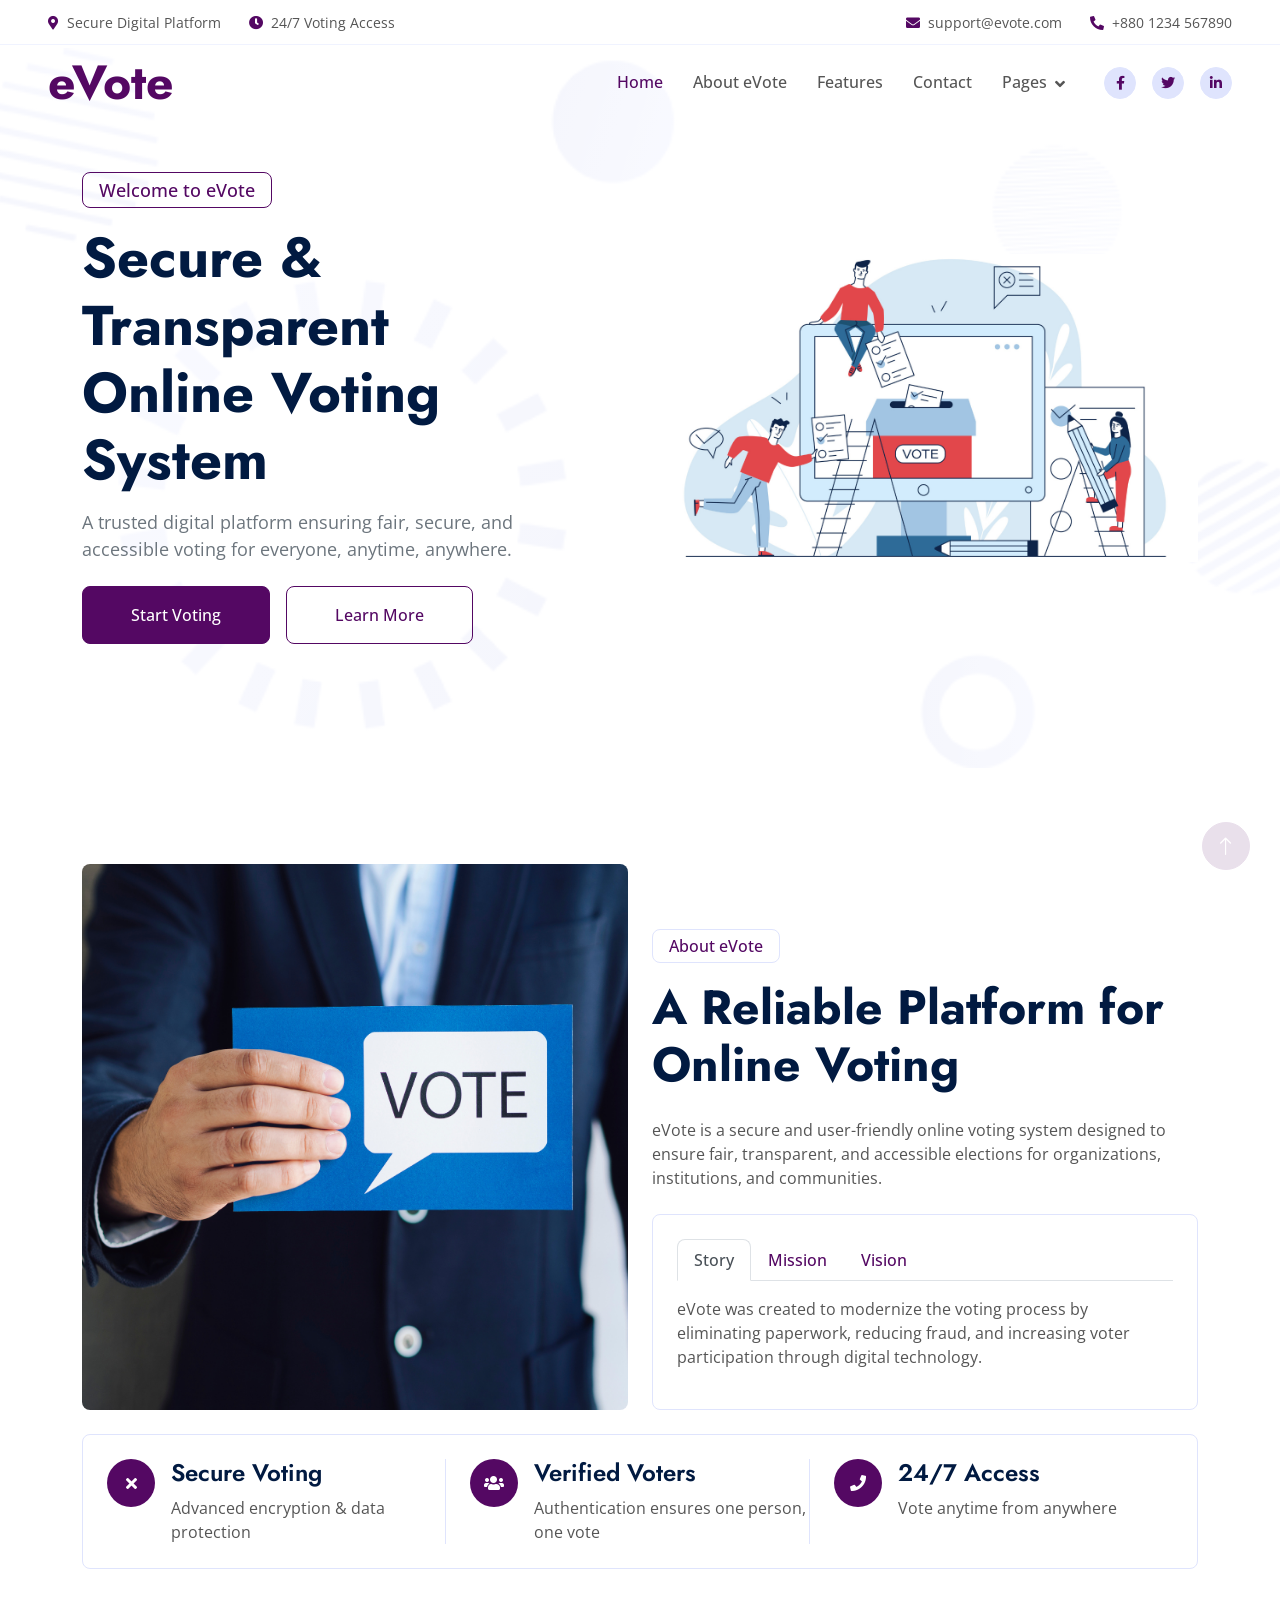
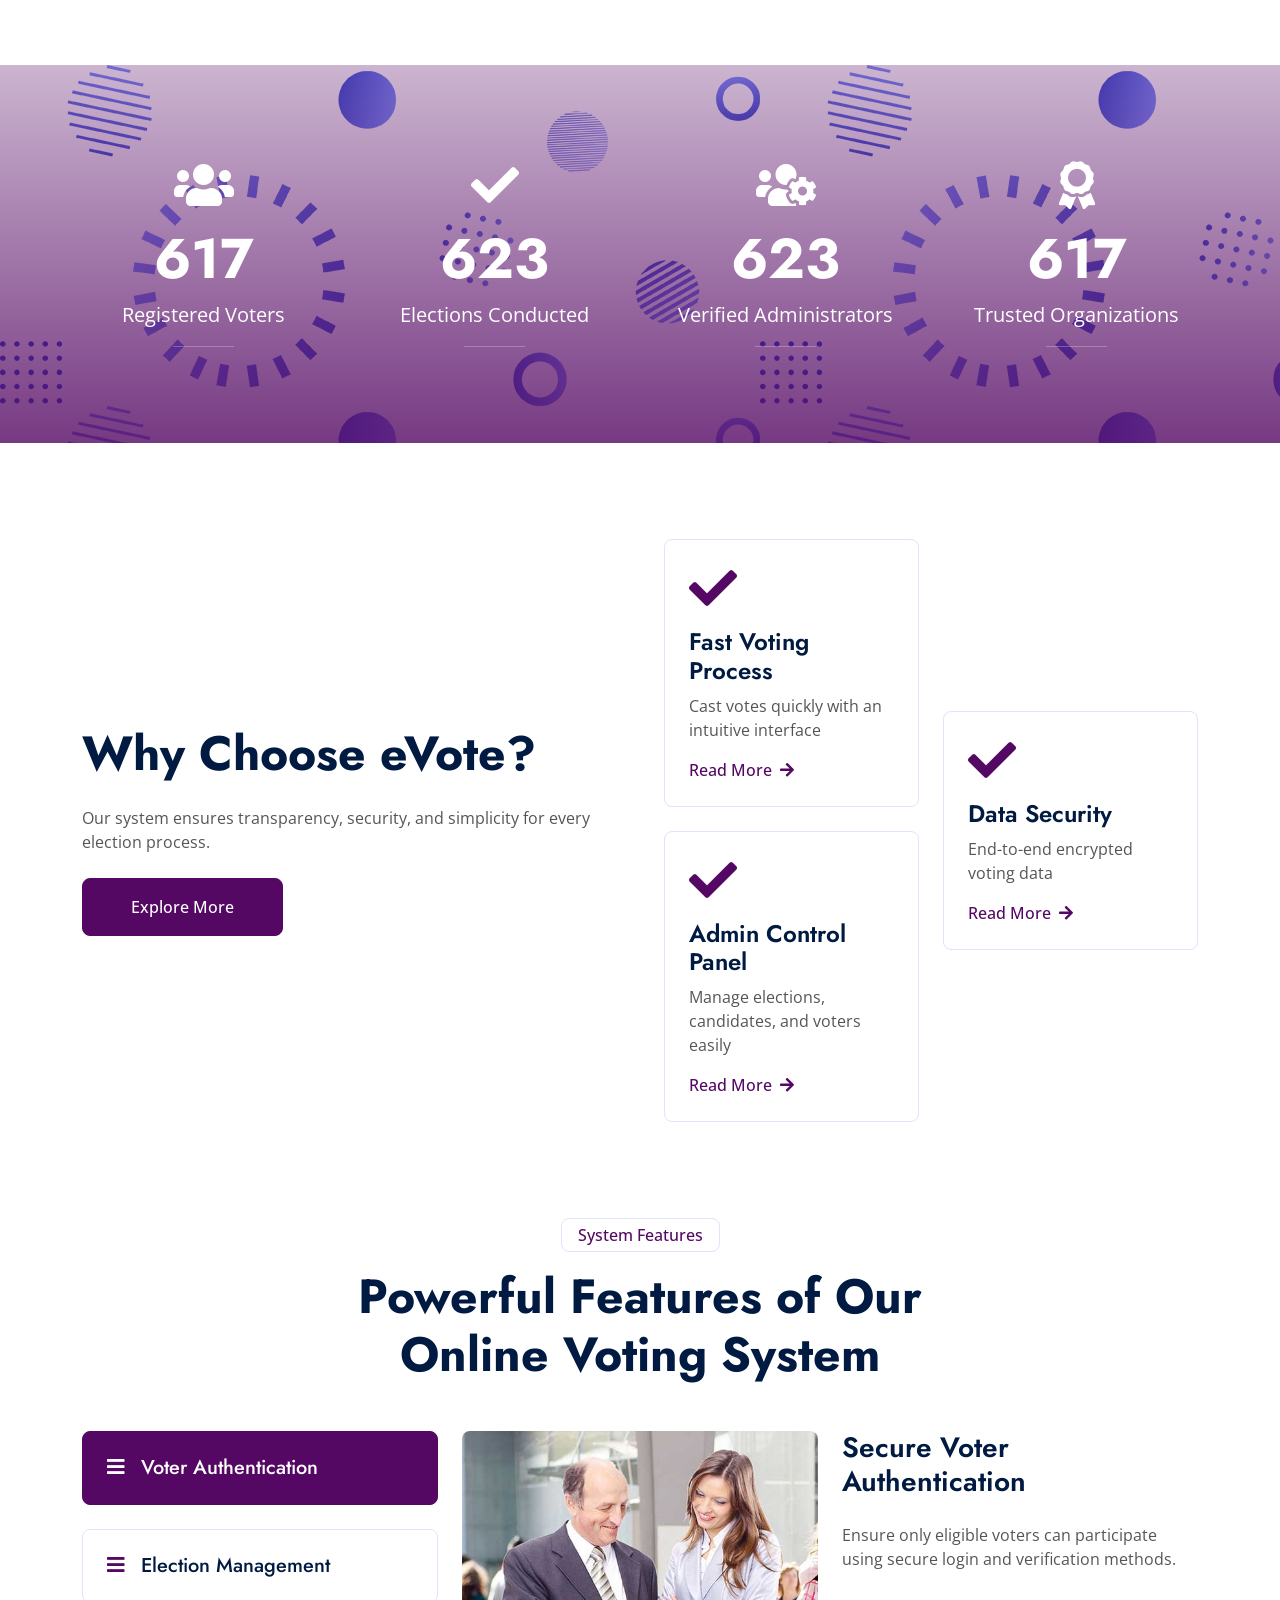
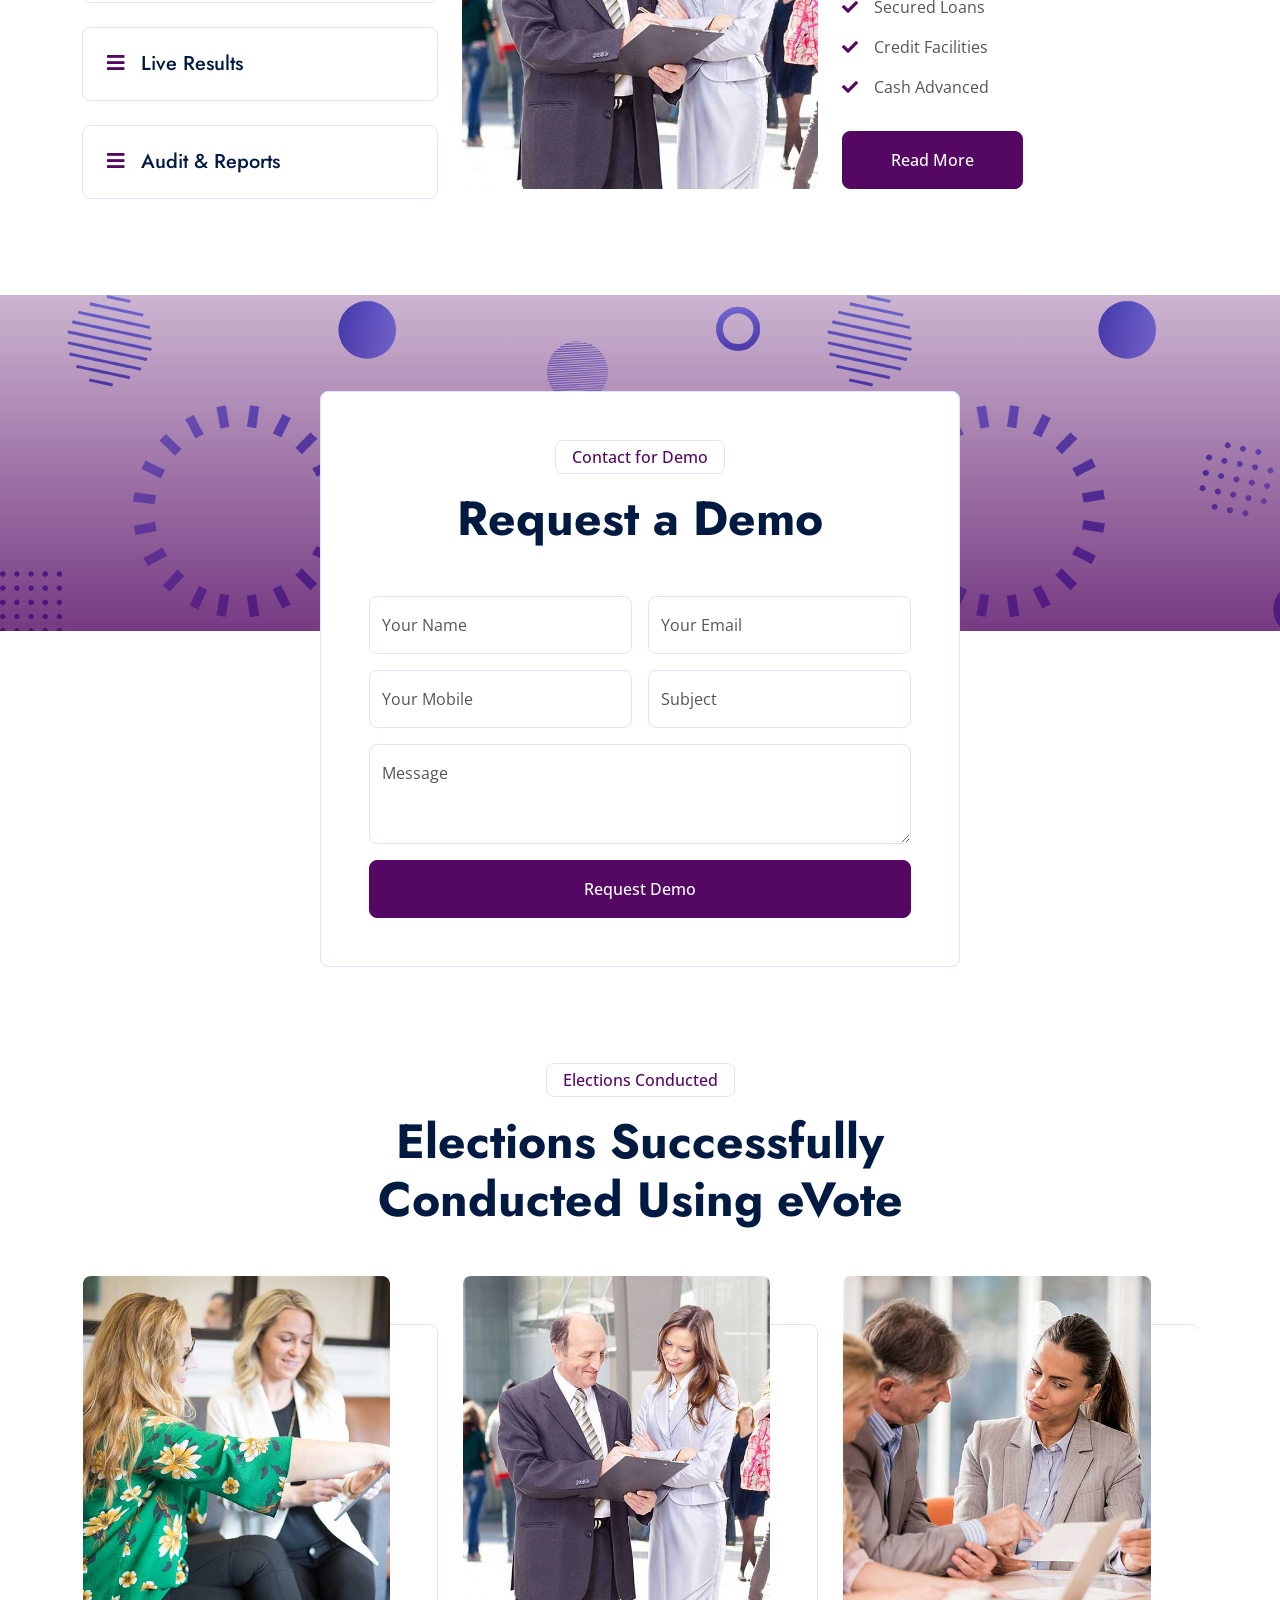
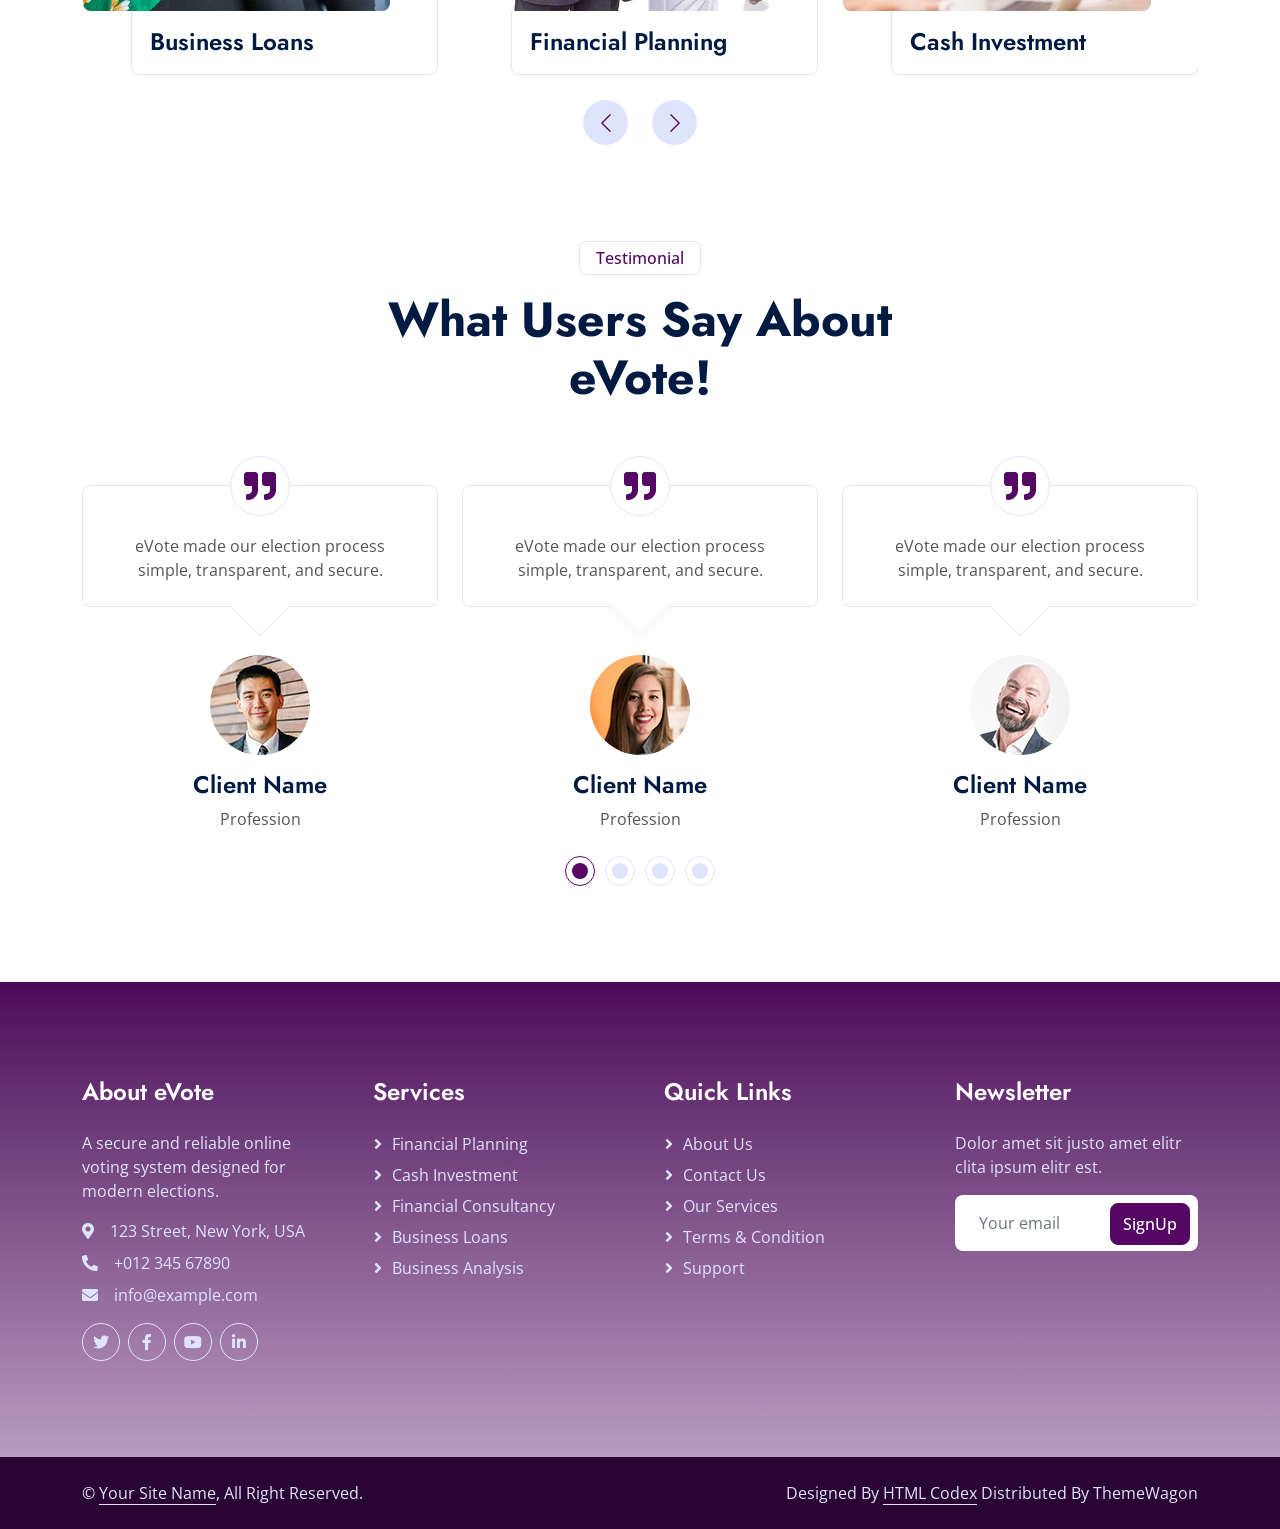
==== index.html @ f8fd23b0 "Intial Commit" ====
<!DOCTYPE html>
<html lang="en">

<head>
    <meta charset="utf-8">
    <title>eVote - Secure Online Voting System</title>
    <meta content="width=device-width, initial-scale=1.0" name="viewport">
    <meta content="" name="keywords">
    <meta content="" name="description">

    <!-- Favicon -->
    <link href="img/favicon.ico" rel="icon">

    <!-- Google Web Fonts -->
    <link rel="preconnect" href="https://fonts.googleapis.com">
    <link rel="preconnect" href="https://fonts.gstatic.com" crossorigin>
    <link
        href="https://fonts.googleapis.com/css2?family=Jost:wght@500;600;700&family=Open+Sans:wght@400;500&display=swap"
        rel="stylesheet">

    <!-- Icon Font Stylesheet -->
    <link href="https://cdnjs.cloudflare.com/ajax/libs/font-awesome/5.10.0/css/all.min.css" rel="stylesheet">
    <link href="https://cdn.jsdelivr.net/npm/bootstrap-icons@1.4.1/font/bootstrap-icons.css" rel="stylesheet">

    <!-- Libraries Stylesheet -->
    <link href="lib/animate/animate.min.css" rel="stylesheet">
    <link href="lib/owlcarousel/assets/owl.carousel.min.css" rel="stylesheet">

    <!-- Customized Bootstrap Stylesheet -->
    <link href="css/bootstrap.min.css" rel="stylesheet">

    <!-- Template Stylesheet -->
    <link href="css/style.css" rel="stylesheet">
</head>

<body>
    <!-- Spinner Start -->
    <div id="spinner"
        class="show bg-white position-fixed translate-middle w-100 vh-100 top-50 start-50 d-flex align-items-center justify-content-center">
        <div class="spinner-border text-primary" role="status" style="width: 3rem; height: 3rem;"></div>
    </div>
    <!-- Spinner End -->


    <!-- Navbar Start -->
    <div class="container-fluid fixed-top px-0 wow fadeIn mb-5" data-wow-delay="0.1s">
        <div class="top-bar row gx-0 align-items-center d-none d-lg-flex">
            <div class="col-lg-6 px-5 text-start">
                <small><i class="fa fa-map-marker-alt text-primary me-2"></i>Secure Digital Platform</small>
                <small class="ms-4"><i class="fa fa-clock text-primary me-2"></i>24/7 Voting Access</small>
            </div>
            <div class="col-lg-6 px-5 text-end">
                <small><i class="fa fa-envelope text-primary me-2"></i>support@evote.com</small>
                <small class="ms-4"><i class="fa fa-phone-alt text-primary me-2"></i>+880 1234 567890</small>
            </div>
        </div>

        <nav class="navbar navbar-expand-lg navbar-light py-lg-0 px-lg-5 wow fadeIn" data-wow-delay="0.1s">
            <a href="index.html" class="navbar-brand ms-4 ms-lg-0">
                <h1 class="display-5 text-primary m-0">eVote</h1>
            </a>
            <button type="button" class="navbar-toggler me-4" data-bs-toggle="collapse"
                data-bs-target="#navbarCollapse">
                <span class="navbar-toggler-icon"></span>
            </button>
            <div class="collapse navbar-collapse" id="navbarCollapse">
                <div class="navbar-nav ms-auto p-4 p-lg-0">
                    <a href="index.html" class="nav-item nav-link active">Home</a>
                    <a href="about.html" class="nav-item nav-link">About eVote</a>
                    <a href="service.html" class="nav-item nav-link">Features</a>
                    <a href="contact.html" class="nav-item nav-link">Contact</a>
                    <div class="nav-item dropdown">
                        <a href="#" class="nav-link dropdown-toggle" data-bs-toggle="dropdown">Pages</a>
                        <div class="dropdown-menu border-light m-0">
                            <a href="project.html" class="dropdown-item">Projects</a>
                            <a href="feature.html" class="dropdown-item">Features</a>
                            <a href="team.html" class="dropdown-item">Team Member</a>
                            <a href="testimonial.html" class="dropdown-item">Testimonial</a>
                            <a href="404.html" class="dropdown-item">404 Page</a>
                        </div>
                    </div>
                </div>
                <div class="d-none d-lg-flex ms-2">
                    <a class="btn btn-light btn-sm-square rounded-circle ms-3" href="">
                        <small class="fab fa-facebook-f text-primary"></small>
                    </a>
                    <a class="btn btn-light btn-sm-square rounded-circle ms-3" href="">
                        <small class="fab fa-twitter text-primary"></small>
                    </a>
                    <a class="btn btn-light btn-sm-square rounded-circle ms-3" href="">
                        <small class="fab fa-linkedin-in text-primary"></small>
                    </a>
                </div>
            </div>
        </nav>
    </div>
    <!-- Navbar End -->


    <!-- Hero Start -->
    <div class="container-fluid hero-header py-5 mb-5 mt-5">
        <div class="container py-5">
            <div class="row align-items-center">
                <!-- Image -->
                <div class="col-lg-6 text-center order-1 order-lg-2 mb-4 mb-lg-0">
                    <img src="img/hero.png" class="img-fluid" alt="Online Voting Illustration">
                </div>

                <!-- Content -->
                <div class="col-lg-6 order-2 order-lg-1 text-center text-lg-start">
                    <p class="d-inline-block border border-primary rounded text-primary fw-semi-bold py-1 px-3 mb-3">
                        Welcome to eVote
                    </p>

                    <h1 class="display-4 fw-bold mb-3">
                        Secure & Transparent <br>
                        Online Voting System
                    </h1>

                    <p class="text-muted mb-4 mx-auto mx-lg-0" style="max-width: 520px;">
                        A trusted digital platform ensuring fair, secure, and accessible voting for everyone, anytime, anywhere.
                    </p>

                    <div class="d-flex flex-column flex-sm-row justify-content-center justify-content-lg-start gap-3">
                        <a href="#" class="btn btn-primary py-3 px-5">
                            Start Voting
                        </a>
                        <a href="about.html" class="btn btn-outline-primary py-3 px-5">
                            Learn More
                        </a>
                    </div>
                </div>
            </div>

        </div>
    </div>
    <!-- Hero End -->


    <!-- About Start -->
    <div class="container-xxl py-5">
        <div class="container">
            <div class="row g-4 align-items-end mb-4">
                <div class="col-lg-6 wow fadeInUp" data-wow-delay="0.1s">
                    <img class="img-fluid rounded" src="img/about.png">
                </div>
                <div class="col-lg-6 wow fadeInUp" data-wow-delay="0.3s">
                    <p class="d-inline-block border rounded text-primary fw-semi-bold py-1 px-3">About eVote</p>
                    <h1 class="display-5 mb-4">
                        A Reliable Platform for Online Voting
                    </h1>

                    <p class="mb-4">
                        eVote is a secure and user-friendly online voting system designed to ensure fair,
                        transparent, and accessible elections for organizations, institutions, and communities.
                    </p>
                    <div class="border rounded p-4">
                        <nav>
                            <div class="nav nav-tabs mb-3" id="nav-tab" role="tablist">
                                <button class="nav-link about-nav fw-semi-bold active" id="nav-story-tab" data-bs-toggle="tab"
                                    data-bs-target="#nav-story" type="button" role="tab" aria-controls="nav-story"
                                    aria-selected="true">Story</button>
                                <button class="nav-link about-nav fw-semi-bold" id="nav-mission-tab" data-bs-toggle="tab"
                                    data-bs-target="#nav-mission" type="button" role="tab" aria-controls="nav-mission"
                                    aria-selected="false">Mission</button>
                                <button class="nav-link about-nav fw-semi-bold" id="nav-vision-tab" data-bs-toggle="tab"
                                    data-bs-target="#nav-vision" type="button" role="tab" aria-controls="nav-vision"
                                    aria-selected="false">Vision</button>
                            </div>
                        </nav>
                        <div class="tab-content" id="nav-tabContent">
                            <div class="tab-pane fade show active" id="nav-story" role="tabpanel"
                                aria-labelledby="nav-story-tab">
                                <p>
                                    eVote was created to modernize the voting process by eliminating paperwork,
                                    reducing fraud, and increasing voter participation through digital technology.
                                </p>
                            </div>
                            <div class="tab-pane fade" id="nav-mission" role="tabpanel"
                                aria-labelledby="nav-mission-tab">
                                <p>
                                    Our mission is to provide a secure, transparent, and easy-to-use online voting
                                    platform that anyone can trust.
                                </p>
                            </div>
                            <div class="tab-pane fade" id="nav-vision" role="tabpanel" aria-labelledby="nav-vision-tab">
                                <p>
                                    We envision a future where voting is accessible, fast, and secure for everyone,
                                    everywhere.
                                </p>
                            </div>
                        </div>
                    </div>
                </div>
            </div>
            <div class="border rounded p-4 wow fadeInUp" data-wow-delay="0.1s">
                <div class="row g-4">
                    <div class="col-lg-4 wow fadeIn" data-wow-delay="0.1s">
                        <div class="h-100">
                            <div class="d-flex">
                                <div class="flex-shrink-0 btn-lg-square rounded-circle bg-primary">
                                    <i class="fa fa-times text-white"></i>
                                </div>
                                <div class="ps-3">
                                    <h4>Secure Voting</h4>
                                    <span>Advanced encryption & data protection</span>
                                </div>
                                <div class="border-end d-none d-lg-block"></div>
                            </div>
                            <div class="border-bottom mt-4 d-block d-lg-none"></div>
                        </div>
                    </div>
                    <div class="col-lg-4 wow fadeIn" data-wow-delay="0.3s">
                        <div class="h-100">
                            <div class="d-flex">
                                <div class="flex-shrink-0 btn-lg-square rounded-circle bg-primary">
                                    <i class="fa fa-users text-white"></i>
                                </div>
                                <div class="ps-3">
                                    <h4>Verified Voters</h4>
                                    <span>Authentication ensures one person, one vote</span>
                                </div>
                                <div class="border-end d-none d-lg-block"></div>
                            </div>
                            <div class="border-bottom mt-4 d-block d-lg-none"></div>
                        </div>
                    </div>
                    <div class="col-lg-4 wow fadeIn" data-wow-delay="0.5s">
                        <div class="h-100">
                            <div class="d-flex">
                                <div class="flex-shrink-0 btn-lg-square rounded-circle bg-primary">
                                    <i class="fa fa-phone text-white"></i>
                                </div>
                                <div class="ps-3">
                                    <h4>24/7 Access</h4>
                                    <span>Vote anytime from anywhere</span>
                                </div>
                            </div>
                        </div>
                    </div>
                </div>
            </div>
        </div>
    </div>
    <!-- About End -->


    <!-- Facts Start -->
    <div class="container-fluid facts my-5 py-5">
        <div class="container py-5">
            <div class="row g-5">
                <div class="col-sm-6 col-lg-3 text-center wow fadeIn" data-wow-delay="0.1s">
                    <i class="fa fa-users fa-3x text-white mb-3"></i>
                    <h1 class="display-4 text-white" data-toggle="counter-up">1234</h1>
                    <span class="fs-5 text-white">Registered Voters</span>
                    <hr class="bg-white w-25 mx-auto mb-0">
                </div>
                <div class="col-sm-6 col-lg-3 text-center wow fadeIn" data-wow-delay="0.3s">
                    <i class="fa fa-check fa-3x text-white mb-3"></i>
                    <h1 class="display-4 text-white" data-toggle="counter-up">1234</h1>
                    <span class="fs-5 text-white">Elections Conducted</span>
                    <hr class="bg-white w-25 mx-auto mb-0">
                </div>
                <div class="col-sm-6 col-lg-3 text-center wow fadeIn" data-wow-delay="0.5s">
                    <i class="fa fa-users-cog fa-3x text-white mb-3"></i>
                    <h1 class="display-4 text-white" data-toggle="counter-up">1234</h1>
                    <span class="fs-5 text-white">Verified Administrators</span>
                    <hr class="bg-white w-25 mx-auto mb-0">
                </div>
                <div class="col-sm-6 col-lg-3 text-center wow fadeIn" data-wow-delay="0.7s">
                    <i class="fa fa-award fa-3x text-white mb-3"></i>
                    <h1 class="display-4 text-white" data-toggle="counter-up">1234</h1>
                    <span class="fs-5 text-white">Trusted Organizations</span>
                    <hr class="bg-white w-25 mx-auto mb-0">
                </div>
            </div>
        </div>
    </div>
    <!-- Facts End -->


    <!-- Features Start -->
    <div class="container-xxl feature py-5">
        <div class="container">
            <div class="row g-5 align-items-center">
                <div class="col-lg-6 wow fadeInUp" data-wow-delay="0.1s">
                    <h1 class="display-5 mb-4">
                        Why Choose eVote?
                    </h1>

                    <p class="mb-4">
                        Our system ensures transparency, security, and simplicity for every election process.
                    </p>
                    <a class="btn btn-primary py-3 px-5" href="">Explore More</a>
                </div>
                <div class="col-lg-6">
                    <div class="row g-4 align-items-center">
                        <div class="col-md-6">
                            <div class="row g-4">
                                <div class="col-12 wow fadeIn" data-wow-delay="0.3s">
                                    <div class="feature-box border rounded p-4">
                                        <i class="fa fa-check fa-3x text-primary mb-3"></i>
                                        <h4>Fast Voting Process</h4>
                                        <p>Cast votes quickly with an intuitive interface</p>
                                        <a class="fw-semi-bold" href="">Read More <i
                                                class="fa fa-arrow-right ms-1"></i></a>
                                    </div>
                                </div>
                                <div class="col-12 wow fadeIn" data-wow-delay="0.5s">
                                    <div class="feature-box border rounded p-4">
                                        <i class="fa fa-check fa-3x text-primary mb-3"></i>
                                        <h4>Admin Control Panel</h4>
                                        <p>Manage elections, candidates, and voters easily</p>
                                        <a class="fw-semi-bold" href="">Read More <i
                                                class="fa fa-arrow-right ms-1"></i></a>
                                    </div>
                                </div>
                            </div>
                        </div>
                        <div class="col-md-6 wow fadeIn" data-wow-delay="0.7s">
                            <div class="feature-box border rounded p-4">
                                <i class="fa fa-check fa-3x text-primary mb-3"></i>
                                <h4>Data Security</h4>
                                <p>End-to-end encrypted voting data</p>
                                <a class="fw-semi-bold" href="">Read More <i class="fa fa-arrow-right ms-1"></i></a>
                            </div>
                        </div>
                    </div>
                </div>
            </div>
        </div>
    </div>
    <!-- Features End -->


    <!-- Service Start -->
    <div class="container-xxl service py-5">
        <div class="container">
            <div class="text-center mx-auto wow fadeInUp" data-wow-delay="0.1s" style="max-width: 600px;">
                <p class="d-inline-block border rounded text-primary fw-semi-bold py-1 px-3">System Features</p>
                <h1 class="display-5 mb-5">Powerful Features of Our Online Voting System</h1>
            </div>
            <div class="row g-4 wow fadeInUp" data-wow-delay="0.3s">
                <div class="col-lg-4">
                    <div class="nav nav-pills d-flex justify-content-between w-100 h-100 me-4">
                        <button class="nav-link w-100 d-flex align-items-center text-start border p-4 mb-4 active"
                            data-bs-toggle="pill" data-bs-target="#tab-pane-1" type="button">
                            <h5 class="m-0"><i class="fa fa-bars text-primary me-3"></i>Voter Authentication</h5>
                        </button>
                        <button class="nav-link w-100 d-flex align-items-center text-start border p-4 mb-4"
                            data-bs-toggle="pill" data-bs-target="#tab-pane-2" type="button">
                            <h5 class="m-0"><i class="fa fa-bars text-primary me-3"></i>Election Management</h5>
                        </button>
                        <button class="nav-link w-100 d-flex align-items-center text-start border p-4 mb-4"
                            data-bs-toggle="pill" data-bs-target="#tab-pane-3" type="button">
                            <h5 class="m-0"><i class="fa fa-bars text-primary me-3"></i>Live Results</h5>
                        </button>
                        <button class="nav-link w-100 d-flex align-items-center text-start border p-4 mb-0"
                            data-bs-toggle="pill" data-bs-target="#tab-pane-4" type="button">
                            <h5 class="m-0"><i class="fa fa-bars text-primary me-3"></i>Audit & Reports</h5>
                        </button>
                    </div>
                </div>
                <div class="col-lg-8">
                    <div class="tab-content w-100">
                        <div class="tab-pane fade show active" id="tab-pane-1">
                            <div class="row g-4">
                                <div class="col-md-6" style="min-height: 350px;">
                                    <div class="position-relative h-100">
                                        <img class="position-absolute rounded w-100 h-100" src="img/service-1.jpg"
                                            style="object-fit: cover;" alt="">
                                    </div>
                                </div>
                                <div class="col-md-6">
                                    <h3 class="mb-4">Secure Voter Authentication</h3>
                                    <p class="mb-4">
                                        Ensure only eligible voters can participate using secure login and verification methods.
                                    </p>
                                    <p><i class="fa fa-check text-primary me-3"></i>Secured Loans</p>
                                    <p><i class="fa fa-check text-primary me-3"></i>Credit Facilities</p>
                                    <p><i class="fa fa-check text-primary me-3"></i>Cash Advanced</p>
                                    <a href="" class="btn btn-primary py-3 px-5 mt-3">Read More</a>
                                </div>
                            </div>
                        </div>
                        <div class="tab-pane fade" id="tab-pane-2">
                            <div class="row g-4">
                                <div class="col-md-6" style="min-height: 350px;">
                                    <div class="position-relative h-100">
                                        <img class="position-absolute rounded w-100 h-100" src="img/service-2.jpg"
                                            style="object-fit: cover;" alt="">
                                    </div>
                                </div>
                                <div class="col-md-6">
                                    <h3 class="mb-4">25 Years Of Experience In Financial Support</h3>
                                    <p class="mb-4">Tempor erat elitr rebum at clita. Diam dolor diam ipsum sit. Aliqu
                                        diam amet diam et eos. Clita erat ipsum et lorem et sit, sed stet lorem sit
                                        clita duo justo erat amet.</p>
                                    <p><i class="fa fa-check text-primary me-3"></i>Secured Loans</p>
                                    <p><i class="fa fa-check text-primary me-3"></i>Credit Facilities</p>
                                    <p><i class="fa fa-check text-primary me-3"></i>Cash Advanced</p>
                                    <a href="" class="btn btn-primary py-3 px-5 mt-3">Read More</a>
                                </div>
                            </div>
                        </div>
                        <div class="tab-pane fade" id="tab-pane-3">
                            <div class="row g-4">
                                <div class="col-md-6" style="min-height: 350px;">
                                    <div class="position-relative h-100">
                                        <img class="position-absolute rounded w-100 h-100" src="img/service-3.jpg"
                                            style="object-fit: cover;" alt="">
                                    </div>
                                </div>
                                <div class="col-md-6">
                                    <h3 class="mb-4">25 Years Of Experience In Financial Support</h3>
                                    <p class="mb-4">Tempor erat elitr rebum at clita. Diam dolor diam ipsum sit. Aliqu
                                        diam amet diam et eos. Clita erat ipsum et lorem et sit, sed stet lorem sit
                                        clita duo justo erat amet.</p>
                                    <p><i class="fa fa-check text-primary me-3"></i>Secured Loans</p>
                                    <p><i class="fa fa-check text-primary me-3"></i>Credit Facilities</p>
                                    <p><i class="fa fa-check text-primary me-3"></i>Cash Advanced</p>
                                    <a href="" class="btn btn-primary py-3 px-5 mt-3">Read More</a>
                                </div>
                            </div>
                        </div>
                        <div class="tab-pane fade" id="tab-pane-4">
                            <div class="row g-4">
                                <div class="col-md-6" style="min-height: 350px;">
                                    <div class="position-relative h-100">
                                        <img class="position-absolute rounded w-100 h-100" src="img/service-4.jpg"
                                            style="object-fit: cover;" alt="">
                                    </div>
                                </div>
                                <div class="col-md-6">
                                    <h3 class="mb-4">25 Years Of Experience In Financial Support</h3>
                                    <p class="mb-4">Tempor erat elitr rebum at clita. Diam dolor diam ipsum sit. Aliqu
                                        diam amet diam et eos. Clita erat ipsum et lorem et sit, sed stet lorem sit
                                        clita duo justo erat amet.</p>
                                    <p><i class="fa fa-check text-primary me-3"></i>Secured Loans</p>
                                    <p><i class="fa fa-check text-primary me-3"></i>Credit Facilities</p>
                                    <p><i class="fa fa-check text-primary me-3"></i>Cash Advanced</p>
                                    <a href="" class="btn btn-primary py-3 px-5 mt-3">Read More</a>
                                </div>
                            </div>
                        </div>
                    </div>
                </div>
            </div>
        </div>
    </div>
    <!-- Service End -->


    <!-- Callback Start -->
    <div class="container-fluid callback my-5 pt-5">
        <div class="container pt-5">
            <div class="row justify-content-center">
                <div class="col-lg-7">
                    <div class="bg-white border rounded p-4 p-sm-5 wow fadeInUp" data-wow-delay="0.5s">
                        <div class="text-center mx-auto wow fadeInUp" data-wow-delay="0.1s" style="max-width: 600px;">
                            <p class="d-inline-block border rounded text-primary fw-semi-bold py-1 px-3">Contact for Demo
                            </p>
                            <h1 class="display-5 mb-5">Request a Demo</h1>
                        </div>
                        <div class="row g-3">
                            <div class="col-sm-6">
                                <div class="form-floating">
                                    <input type="text" class="form-control" id="name" placeholder="Your Name">
                                    <label for="name">Your Name</label>
                                </div>
                            </div>
                            <div class="col-sm-6">
                                <div class="form-floating">
                                    <input type="email" class="form-control" id="mail" placeholder="Your Email">
                                    <label for="mail">Your Email</label>
                                </div>
                            </div>
                            <div class="col-sm-6">
                                <div class="form-floating">
                                    <input type="text" class="form-control" id="mobile" placeholder="Your Mobile">
                                    <label for="mobile">Your Mobile</label>
                                </div>
                            </div>
                            <div class="col-sm-6">
                                <div class="form-floating">
                                    <input type="text" class="form-control" id="subject" placeholder="Subject">
                                    <label for="subject">Subject</label>
                                </div>
                            </div>
                            <div class="col-12">
                                <div class="form-floating">
                                    <textarea class="form-control" placeholder="Leave a message here" id="message"
                                        style="height: 100px"></textarea>
                                    <label for="message">Message</label>
                                </div>
                            </div>
                            <div class="col-12 text-center">
                                <button class="btn btn-primary w-100 py-3" type="submit">Request Demo</button>
                            </div>
                        </div>
                    </div>
                </div>
            </div>
        </div>
    </div>
    <!-- Callback End -->


    <!-- Projects Start -->
    <div class="container-xxl py-5">
        <div class="container">
            <div class="text-center mx-auto wow fadeInUp" data-wow-delay="0.1s" style="max-width: 600px;">
                <p class="d-inline-block border rounded text-primary fw-semi-bold py-1 px-3">Elections Conducted</p>
                <h1 class="display-5 mb-5">Elections Successfully Conducted Using eVote</h1>
            </div>
            <div class="owl-carousel project-carousel wow fadeInUp" data-wow-delay="0.3s">
                <div class="project-item pe-5 pb-5">
                    <div class="project-img mb-3">
                        <img class="img-fluid rounded" src="img/service-1.jpg" alt="">
                        <a href=""><i class="fa fa-link fa-3x text-primary"></i></a>
                    </div>
                    <div class="project-title">
                        <h4 class="mb-0">Financial Planning</h4>
                    </div>
                </div>
                <div class="project-item pe-5 pb-5">
                    <div class="project-img mb-3">
                        <img class="img-fluid rounded" src="img/service-2.jpg" alt="">
                        <a href=""><i class="fa fa-link fa-3x text-primary"></i></a>
                    </div>
                    <div class="project-title">
                        <h4 class="mb-0">Cash Investment</h4>
                    </div>
                </div>
                <div class="project-item pe-5 pb-5">
                    <div class="project-img mb-3">
                        <img class="img-fluid rounded" src="img/service-3.jpg" alt="">
                        <a href=""><i class="fa fa-link fa-3x text-primary"></i></a>
                    </div>
                    <div class="project-title">
                        <h4 class="mb-0">Financial Consultancy</h4>
                    </div>
                </div>
                <div class="project-item pe-5 pb-5">
                    <div class="project-img mb-3">
                        <img class="img-fluid rounded" src="img/service-4.jpg" alt="">
                        <a href=""><i class="fa fa-link fa-3x text-primary"></i></a>
                    </div>
                    <div class="project-title">
                        <h4 class="mb-0">Business Loans</h4>
                    </div>
                </div>
            </div>
        </div>
    </div>
    <!-- Projects End -->


    <!-- Team Start -->
    <!-- <div class="container-xxl py-5">
        <div class="container">
            <div class="text-center mx-auto wow fadeInUp" data-wow-delay="0.1s" style="max-width: 600px;">
                <p class="d-inline-block border rounded text-primary fw-semi-bold py-1 px-3">Our Team</p>
                <h1 class="display-5 mb-5">Our Dedicated Team</h1>
            </div>
            <div class="row g-4">
                <div class="col-lg-4 col-md-6 wow fadeInUp" data-wow-delay="0.1s">
                    <div class="team-item">
                        <img class="img-fluid rounded" src="img/team-1.jpg" alt="">
                        <div class="team-text">
                            <h4 class="mb-0">Kate Winslet</h4>
                            <div class="team-social d-flex">
                                <a class="btn btn-square rounded-circle mx-1" href=""><i
                                        class="fab fa-facebook-f"></i></a>
                                <a class="btn btn-square rounded-circle mx-1" href=""><i class="fab fa-twitter"></i></a>
                                <a class="btn btn-square rounded-circle mx-1" href=""><i
                                        class="fab fa-instagram"></i></a>
                            </div>
                        </div>
                    </div>
                </div>
                <div class="col-lg-4 col-md-6 wow fadeInUp" data-wow-delay="0.3s">
                    <div class="team-item">
                        <img class="img-fluid rounded" src="img/team-2.jpg" alt="">
                        <div class="team-text">
                            <h4 class="mb-0">Jac Jacson</h4>
                            <div class="team-social d-flex">
                                <a class="btn btn-square rounded-circle mx-1" href=""><i
                                        class="fab fa-facebook-f"></i></a>
                                <a class="btn btn-square rounded-circle mx-1" href=""><i class="fab fa-twitter"></i></a>
                                <a class="btn btn-square rounded-circle mx-1" href=""><i
                                        class="fab fa-instagram"></i></a>
                            </div>
                        </div>
                    </div>
                </div>
                <div class="col-lg-4 col-md-6 wow fadeInUp" data-wow-delay="0.5s">
                    <div class="team-item">
                        <img class="img-fluid rounded" src="img/team-3.jpg" alt="">
                        <div class="team-text">
                            <h4 class="mb-0">Doris Jordan</h4>
                            <div class="team-social d-flex">
                                <a class="btn btn-square rounded-circle mx-1" href=""><i
                                        class="fab fa-facebook-f"></i></a>
                                <a class="btn btn-square rounded-circle mx-1" href=""><i class="fab fa-twitter"></i></a>
                                <a class="btn btn-square rounded-circle mx-1" href=""><i
                                        class="fab fa-instagram"></i></a>
                            </div>
                        </div>
                    </div>
                </div>
            </div>
        </div>
    </div> -->
    <!-- Team End -->


    <!-- Testimonial Start -->
    <div class="container-xxl py-5">
        <div class="container">
            <div class="text-center mx-auto wow fadeInUp" data-wow-delay="0.1s" style="max-width: 600px;">
                <p class="d-inline-block border rounded text-primary fw-semi-bold py-1 px-3">Testimonial</p>
                <h1 class="display-5 mb-5">What Users Say About eVote!</h1>
            </div>
            <div class="owl-carousel testimonial-carousel wow fadeInUp" data-wow-delay="0.3s">
                <div class="testimonial-item">
                    <div class="testimonial-text border rounded p-4 pt-5 mb-5">
                        <div class="btn-square bg-white border rounded-circle">
                            <i class="fa fa-quote-right fa-2x text-primary"></i>
                        </div>
                        eVote made our election process simple, transparent, and secure.
                    </div>
                    <img class="rounded-circle mb-3" src="img/testimonial-1.jpg" alt="">
                    <h4>Client Name</h4>
                    <span>Profession</span>
                </div>
                <div class="testimonial-item">
                    <div class="testimonial-text border rounded p-4 pt-5 mb-5">
                        <div class="btn-square bg-white border rounded-circle">
                            <i class="fa fa-quote-right fa-2x text-primary"></i>
                        </div>
                        eVote made our election process simple, transparent, and secure.
                    </div>
                    <img class="rounded-circle mb-3" src="img/testimonial-2.jpg" alt="">
                    <h4>Client Name</h4>
                    <span>Profession</span>
                </div>
                <div class="testimonial-item">
                    <div class="testimonial-text border rounded p-4 pt-5 mb-5">
                        <div class="btn-square bg-white border rounded-circle">
                            <i class="fa fa-quote-right fa-2x text-primary"></i>
                        </div>
                        eVote made our election process simple, transparent, and secure.
                    </div>
                    <img class="rounded-circle mb-3" src="img/testimonial-3.jpg" alt="">
                    <h4>Client Name</h4>
                    <span>Profession</span>
                </div>
                <div class="testimonial-item">
                    <div class="testimonial-text border rounded p-4 pt-5 mb-5">
                        <div class="btn-square bg-white border rounded-circle">
                            <i class="fa fa-quote-right fa-2x text-primary"></i>
                        </div>
                        eVote made our election process simple, transparent, and secure.
                    </div>
                    <img class="rounded-circle mb-3" src="img/testimonial-4.jpg" alt="">
                    <h4>Client Name</h4>
                    <span>Profession</span>
                </div>
            </div>
        </div>
    </div>
    <!-- Testimonial End -->


    <!-- Footer Start -->
    <div class="container-fluid text-light footer mt-5 py-5 wow fadeIn" data-wow-delay="0.1s">
        <div class="container py-5">
            <div class="row g-5">
                <div class="col-lg-3 col-md-6">
                    <h4 class="text-white mb-4">About eVote</h4>
                    <p>
                        A secure and reliable online voting system designed for modern elections.
                    </p>
                    <p class="mb-2"><i class="fa fa-map-marker-alt me-3"></i>123 Street, New York, USA</p>
                    <p class="mb-2"><i class="fa fa-phone-alt me-3"></i>+012 345 67890</p>
                    <p class="mb-2"><i class="fa fa-envelope me-3"></i>info@example.com</p>
                    <div class="d-flex pt-2">
                        <a class="btn btn-square btn-outline-light rounded-circle me-2" href=""><i
                                class="fab fa-twitter"></i></a>
                        <a class="btn btn-square btn-outline-light rounded-circle me-2" href=""><i
                                class="fab fa-facebook-f"></i></a>
                        <a class="btn btn-square btn-outline-light rounded-circle me-2" href=""><i
                                class="fab fa-youtube"></i></a>
                        <a class="btn btn-square btn-outline-light rounded-circle me-2" href=""><i
                                class="fab fa-linkedin-in"></i></a>
                    </div>
                </div>
                <div class="col-lg-3 col-md-6">
                    <h4 class="text-white mb-4">Services</h4>
                    <a class="btn btn-link" href="">Financial Planning</a>
                    <a class="btn btn-link" href="">Cash Investment</a>
                    <a class="btn btn-link" href="">Financial Consultancy</a>
                    <a class="btn btn-link" href="">Business Loans</a>
                    <a class="btn btn-link" href="">Business Analysis</a>
                </div>
                <div class="col-lg-3 col-md-6">
                    <h4 class="text-white mb-4">Quick Links</h4>
                    <a class="btn btn-link" href="">About Us</a>
                    <a class="btn btn-link" href="">Contact Us</a>
                    <a class="btn btn-link" href="">Our Services</a>
                    <a class="btn btn-link" href="">Terms & Condition</a>
                    <a class="btn btn-link" href="">Support</a>
                </div>
                <div class="col-lg-3 col-md-6">
                    <h4 class="text-white mb-4">Newsletter</h4>
                    <p>Dolor amet sit justo amet elitr clita ipsum elitr est.</p>
                    <div class="position-relative w-100">
                        <input class="form-control bg-white border-0 w-100 py-3 ps-4 pe-5" type="text"
                            placeholder="Your email">
                        <button type="button"
                            class="btn btn-primary py-2 position-absolute top-0 end-0 mt-2 me-2">SignUp</button>
                    </div>
                </div>
            </div>
        </div>
    </div>
    <!-- Footer End -->


    <!-- Copyright Start -->
    <div class="container-fluid copyright py-4">
        <div class="container">
            <div class="row">
                <div class="col-md-6 text-center text-md-start mb-3 mb-md-0">
                    &copy; <a class="border-bottom" href="#">Your Site Name</a>, All Right Reserved.
                </div>
                <div class="col-md-6 text-center text-md-end">
                    <!--/*** This template is free as long as you keep the footer author’s credit link/attribution link/backlink. If you'd like to use the template without the footer author’s credit link/attribution link/backlink, you can purchase the Credit Removal License from "https://htmlcodex.com/credit-removal". Thank you for your support. ***/-->
                    Designed By <a class="border-bottom" href="https://htmlcodex.com">HTML Codex</a> Distributed By <a
                    href="https://themewagon.com">ThemeWagon</a>
                </div>
            </div>
        </div>
    </div>
    <!-- Copyright End -->


    <!-- Back to Top -->
    <a href="#" class="btn btn-lg btn-primary btn-lg-square rounded-circle back-to-top"><i
            class="bi bi-arrow-up"></i></a>


    <!-- JavaScript Libraries -->
    <script src="https://code.jquery.com/jquery-3.4.1.min.js"></script>
    <script src="https://cdn.jsdelivr.net/npm/bootstrap@5.0.0/dist/js/bootstrap.bundle.min.js"></script>
    <script src="lib/wow/wow.min.js"></script>
    <script src="lib/easing/easing.min.js"></script>
    <script src="lib/waypoints/waypoints.min.js"></script>
    <script src="lib/owlcarousel/owl.carousel.min.js"></script>
    <script src="lib/counterup/counterup.min.js"></script>

    <!-- Template Javascript -->
    <script src="js/main.js"></script>
</body>

</html>
---- css/style.css ----
/********** Template CSS **********/
:root {
  --primary: #540863;
  /* --primary: green; */

  --secondary: green;
  --tertiary: #555555;
  --light: #dfe4fd;
  --dark: #011a41;
}

.back-to-top {
  position: fixed;
  display: none;
  right: 30px;
  bottom: 30px;
  z-index: 99;
}

/* Override Bootstrap primary text color */
.text-primary {
  color: var(--primary) !important;
}

h1,
.h1,
h2,
.h2,
.fw-bold {
  font-weight: 700 !important;
}

h3,
.h3,
h4,
.h4,
.fw-medium {
  font-weight: 600 !important;
}

h5,
.h5,
h6,
.h6,
.fw-semi-bold {
  font-weight: 500 !important;
}

/*** Spinner ***/
#spinner {
  opacity: 0;
  visibility: hidden;
  transition: opacity 0.5s ease-out, visibility 0s linear 0.5s;
  z-index: 99999;
}

#spinner.show {
  transition: opacity 0.5s ease-out, visibility 0s linear 0s;
  visibility: visible;
  opacity: 1;
}

/*** Button ***/
.btn {
  transition: 0.5s;
  font-weight: 500;
}

.btn-primary,
.btn-outline-primary:hover {
  color: var(--light);
}

.btn-square {
  width: 38px;
  height: 38px;
}

.btn-sm-square {
  width: 32px;
  height: 32px;
}

.btn-lg-square {
  width: 48px;
  height: 48px;
}

.btn-square,
.btn-sm-square,
.btn-lg-square {
  padding: 0;
  display: flex;
  align-items: center;
  justify-content: center;
  font-weight: normal;
}

/*** Navbar ***/
.fixed-top {
  transition: 0.5s;
}

.top-bar {
  height: 45px;
  border-bottom: 1px solid rgba(53, 94, 252, 0.07);
}

.navbar .dropdown-toggle::after {
  border: none;
  content: "\f107";
  font-family: "Font Awesome 5 Free";
  font-weight: 900;
  vertical-align: middle;
  margin-left: 8px;
}

.navbar .navbar-nav .nav-link {
  padding: 25px 15px;
  color: var(--tertiary);
  font-weight: 500;
  outline: none;
}

.navbar .navbar-nav .nav-link:hover,
.navbar .navbar-nav .nav-link.active {
  color: var(--primary);
}

@media (max-width: 991.98px) {
  .navbar .navbar-nav {
    margin-top: 10px;
    border-top: 1px solid rgba(0, 0, 0, 0.07);
    background: #ffffff;
  }

  .navbar .navbar-nav .nav-link {
    padding: 10px 0;
  }
}

@media (min-width: 992px) {
  .navbar .nav-item .dropdown-menu {
    display: block;
    visibility: hidden;
    top: 100%;
    transform: rotateX(-75deg);
    transform-origin: 0% 0%;
    transition: 0.5s;
    opacity: 0;
  }

  .navbar .nav-item:hover .dropdown-menu {
    transform: rotateX(0deg);
    visibility: visible;
    transition: 0.5s;
    opacity: 1;
  }
}

/*** Header ***/
/* .hero-header {
  background: linear-gradient(
      rgba(255, 255, 255, 0.95),
      rgba(255, 255, 255, 0.95)
    ),
    url("../img/bg.png") center center no-repeat;
  background-size: cover;
} */

.hero-header {
  background: linear-gradient(
      rgba(255, 255, 255, 0.95),
      rgba(255, 255, 255, 0.95)
    ),
    url("../img/bg.png") center center no-repeat;
  background-size: cover;
  min-height: 80vh;
  display: flex;
  align-items: center;
}

@media (max-width: 575.98px) {
  .hero-header {
    min-height: auto;
    padding-top: 3rem;
    padding-bottom: 3rem;
    text-align: center;
  }

  .hero-header h1 {
    font-size: 2rem;
    line-height: 1.3;
  }

  .hero-header p {
    font-size: 0.95rem;
  }

  .hero-header .btn {
    width: 100%;
    margin-bottom: 0.75rem;
  }

  .hero-header img {
    max-width: 80%;
    margin-top: 2rem;
  }
}

@media (max-width: 767.98px) {
  .hero-header h1 {
    font-size: 2.4rem;
  }

  .hero-header img {
    max-width: 85%;
    margin-top: 2rem;
  }
}

@media (max-width: 991.98px) {
  .hero-header {
    padding-top: 4rem;
    padding-bottom: 4rem;
  }

  .hero-header {
    min-height: 70vh;
  }

  .hero-header h1 {
    font-size: 2.8rem;
  }

  .hero-header img {
    max-width: 90%;
  }
}

@media (min-width: 1200px) {
  .hero-header h1 {
    font-size: 3.5rem;
  }

  .hero-header p {
    font-size: 1.1rem;
  }
}

/*** About ***/
.about-nav{
  color: var(--primary);
}


/* .carousel-caption {
    top: 0;
    left: 0;
    right: 0;
    bottom: 0;
    display: flex;
    align-items: center;
    justify-content: center;
    text-align: start;
    z-index: 1;
}

.carousel-control-prev,
.carousel-control-next {
    width: 3rem;
}

.carousel-control-prev-icon,
.carousel-control-next-icon {
    width: 3rem;
    height: 3rem;
    background-color: var(--primary);
    border: 10px solid var(--primary);
}

.carousel-control-prev-icon {
    border-radius: 0 3rem 3rem 0;
}

.carousel-control-next-icon {
    border-radius: 3rem 0 0 3rem;
}

@media (max-width: 768px) {
    #header-carousel .carousel-item {
        position: relative;
        min-height: 450px;
    }
    
    #header-carousel .carousel-item img {
        position: absolute;
        width: 100%;
        height: 100%;
        object-fit: cover;
    }
} */

.page-header {
  padding-top: 12rem;
  padding-bottom: 6rem;
  background: url(../img/header.jpg) top left no-repeat;
  background-size: cover;
}

.page-header .breadcrumb-item,
.page-header .breadcrumb-item a {
  font-weight: 500;
}

.page-header .breadcrumb-item + .breadcrumb-item::before {
  color: var(--tertiary);
}

/*** Facts ***/
.facts {
  background: linear-gradient(
      color-mix(in srgb, var(--primary) 30%, transparent),
      color-mix(in srgb, var(--primary) 80%, transparent)
    ),
    url(../img/bg.png);
}

/*** Callback ***/
.callback {
  position: relative;
}

.callback::before {
  position: absolute;
  content: "";
  width: 100%;
  height: 50%;
  top: 0;
  left: 0;
  background: linear-gradient(
      color-mix(in srgb, var(--primary) 30%, transparent),
      color-mix(in srgb, var(--primary) 80%, transparent)
    ),
    url(../img/bg.png);
  z-index: -1;
}

/*** Feature ***/
.feature .feature-box,
.feature .feature-box * {
  transition: 0.5s;
}

.feature .feature-box:hover {
  background: var(--primary);
  border-color: var(--primary) !important;
}

.feature .feature-box:hover * {
  color: #ffffff !important;
}

/*** Service ***/
.service .nav .nav-link {
  transition: 0.5s;
}

.service .nav .nav-link.active {
  border-color: var(--primary) !important;
  background: var(--primary);
}

.service .nav .nav-link.active h5 {
  color: #ffffff !important;
}

.service .nav .nav-link.active h5 i {
  color: #ffffff !important;
}

/*** Project ***/
.project-item,
.project-item .project-img {
  position: relative;
}

.project-item .project-img a {
  position: absolute;
  width: 100%;
  height: 100%;
  top: 0;
  left: 0;
  background: rgba(255, 255, 255, 0.5);
  display: flex;
  align-items: center;
  justify-content: center;
  border-radius: 8px;
  opacity: 0;
  transition: 0.5s;
}

.project-item:hover .project-img a {
  opacity: 1;
}

.project-item .project-title {
  position: absolute;
  top: 3rem;
  right: 0;
  bottom: 0;
  left: 3rem;
  border: 1px solid var(--light);
  border-radius: 8px;
  display: flex;
  align-items: flex-end;
  padding: 18px;
  z-index: -1;
  transition: 0.5s;
}

.project-item:hover .project-title {
  background: var(--primary);
  border-color: var(--primary);
}

.project-item .project-title h4 {
  transition: 0.5s;
}

.project-item:hover .project-title h4 {
  color: #ffffff;
}

.project-carousel .owl-nav {
  margin-top: 25px;
  display: flex;
  justify-content: center;
}

.project-carousel .owl-nav .owl-prev,
.project-carousel .owl-nav .owl-next {
  margin: 0 12px;
  width: 45px;
  height: 45px;
  display: flex;
  align-items: center;
  justify-content: center;
  color: var(--primary);
  background: var(--light);
  border-radius: 45px;
  font-size: 22px;
  transition: 0.5s;
}

.project-carousel .owl-nav .owl-prev:hover,
.project-carousel .owl-nav .owl-next:hover {
  background: var(--primary);
  color: var(--light);
}

/*** Team ***/
.team-item {
  position: relative;
  padding: 4rem 0;
}

.team-item img {
  position: relative;
  z-index: 2;
}

.team-item .team-text {
  position: absolute;
  top: 0;
  right: 3rem;
  bottom: 0;
  left: 3rem;
  padding: 15px;
  border: 1px solid var(--light);
  border-radius: 8px;
  display: flex;
  flex-direction: column;
  align-items: center;
  justify-content: space-between;
  transition: 0.5s;
  z-index: 1;
}

.team-item:hover .team-text {
  background: var(--primary);
  border-color: var(--primary);
}

.team-item .team-text h4 {
  transition: 0.5s;
}

.team-item:hover .team-text h4 {
  color: #ffffff;
}

.team-item .team-social .btn {
  background: var(--light);
  color: var(--primary);
}

.team-item:hover .team-social .btn {
  background: #ffffff;
}

.team-item .team-social .btn:hover {
  background: var(--primary);
  color: var(--light);
}

/*** Testimonial ***/
.testimonial-item {
  position: relative;
  text-align: center;
  padding-top: 30px;
}

.testimonial-item .testimonial-text {
  position: relative;
  text-align: center;
}

.testimonial-item .testimonial-text .btn-square {
  position: absolute;
  width: 60px;
  height: 60px;
  top: -30px;
  left: 50%;
  transform: translateX(-50%);
}

.testimonial-item .testimonial-text::before {
  position: absolute;
  content: "";
  bottom: -60px;
  left: 50%;
  transform: translateX(-50%);
  border: 30px solid;
  border-color: var(--light) transparent transparent transparent;
}

.testimonial-item .testimonial-text::after {
  position: absolute;
  content: "";
  bottom: -59px;
  left: 50%;
  transform: translateX(-50%);
  border: 30px solid;
  border-color: #ffffff transparent transparent transparent;
}

.testimonial-carousel .owl-item img {
  margin: 0 auto;
  width: 100px;
  height: 100px;
}

.testimonial-carousel .owl-dots {
  margin-top: 25px;
  display: flex;
  align-items: flex-end;
  justify-content: center;
}

.testimonial-carousel .owl-dot {
  position: relative;
  display: inline-block;
  margin: 0 5px;
  width: 30px;
  height: 30px;
  border: 1px solid var(--light);
  border-radius: 30px;
  transition: 0.5s;
}

.testimonial-carousel .owl-dot::after {
  position: absolute;
  content: "";
  width: 16px;
  height: 16px;
  top: 6px;
  left: 6px;
  border-radius: 16px;
  background: var(--light);
  transition: 0.5s;
}

.testimonial-carousel .owl-dot.active {
  border-color: var(--primary);
}

.testimonial-carousel .owl-dot.active::after {
  background: var(--primary);
}

/*** Footer ***/
.footer {
  background: linear-gradient(
    to bottom,
    color-mix(in srgb, var(--primary) 90%, black),
    color-mix(in srgb, var(--primary) 40%, white)
  );
}

.footer .btn.btn-link {
  display: block;
  margin-bottom: 5px;
  padding: 0;
  text-align: left;
  color: var(--light);
  font-weight: normal;
  text-transform: capitalize;
  transition: 0.3s;
}

.footer .btn.btn-link::before {
  position: relative;
  content: "\f105";
  font-family: "Font Awesome 5 Free";
  font-weight: 900;
  margin-right: 10px;
}

.footer .btn.btn-link:hover {
  color: var(--primary);
  letter-spacing: 1px;
  box-shadow: none;
}

/* .copyright {
  color: var(--light);
  background: var(--primary);
} */

.copyright {
  color: var(--light);
  background: color-mix(in srgb, var(--primary) 50%, black);
}


.copyright a {
  color: var(--light);
}

.copyright a:hover {
  color: var(--primary);
}

/* ================================
   Bootstrap Color Unification
   ================================ */

:root {
  /* Bootstrap → Theme mapping */
  --bs-primary: var(--primary);
  --bs-secondary: var(--secondary);
  --bs-light: var(--light);
  --bs-dark: var(--dark);

  /* Optional but recommended */
  --bs-link-color: var(--primary);
  --bs-link-hover-color: var(--secondary);
}

/* ================================
   Text Colors
   ================================ */
.text-primary {
  color: var(--primary) !important;
}
.text-secondary {
  color: var(--secondary) !important;
}
.text-light {
  color: var(--light) !important;
}
.text-dark {
  color: var(--dark) !important;
}

/* ================================
   Background Colors
   ================================ */
.bg-primary {
  background-color: var(--primary) !important;
}
.bg-secondary {
  background-color: var(--secondary) !important;
}
.bg-light {
  background-color: var(--light) !important;
}
.bg-dark {
  background-color: var(--dark) !important;
}

/* ================================
   Buttons
   ================================ */
.btn-primary {
  background-color: var(--primary);
  border-color: var(--primary);
  color: #fff;
}

.btn-primary:hover,
.btn-primary:focus {
  background-color: var(--secondary);
  border-color: var(--secondary);
  color: #fff;
}

.btn-outline-primary {
  color: var(--primary);
  border-color: var(--primary);
}

.btn-outline-primary:hover {
  background-color: var(--primary);
  color: #fff;
}

/* ================================
   Borders
   ================================ */
.border-primary {
  border-color: var(--primary) !important;
}
.border-secondary {
  border-color: var(--secondary) !important;
}

/* ================================
   Navbar Active / Hover
   ================================ */
.navbar .nav-link.active,
.navbar .nav-link:hover {
  color: var(--primary);
}

/* ================================
   Forms & Focus States
   ================================ */
.form-control:focus {
  border-color: var(--primary);
  box-shadow: 0 0 0 0.25rem rgba(29, 192, 116, 0.25);
}

/* ================================
   Links
   ================================ */
a {
  color: var(--primary);
}

a:hover {
  color: var(--secondary);
}
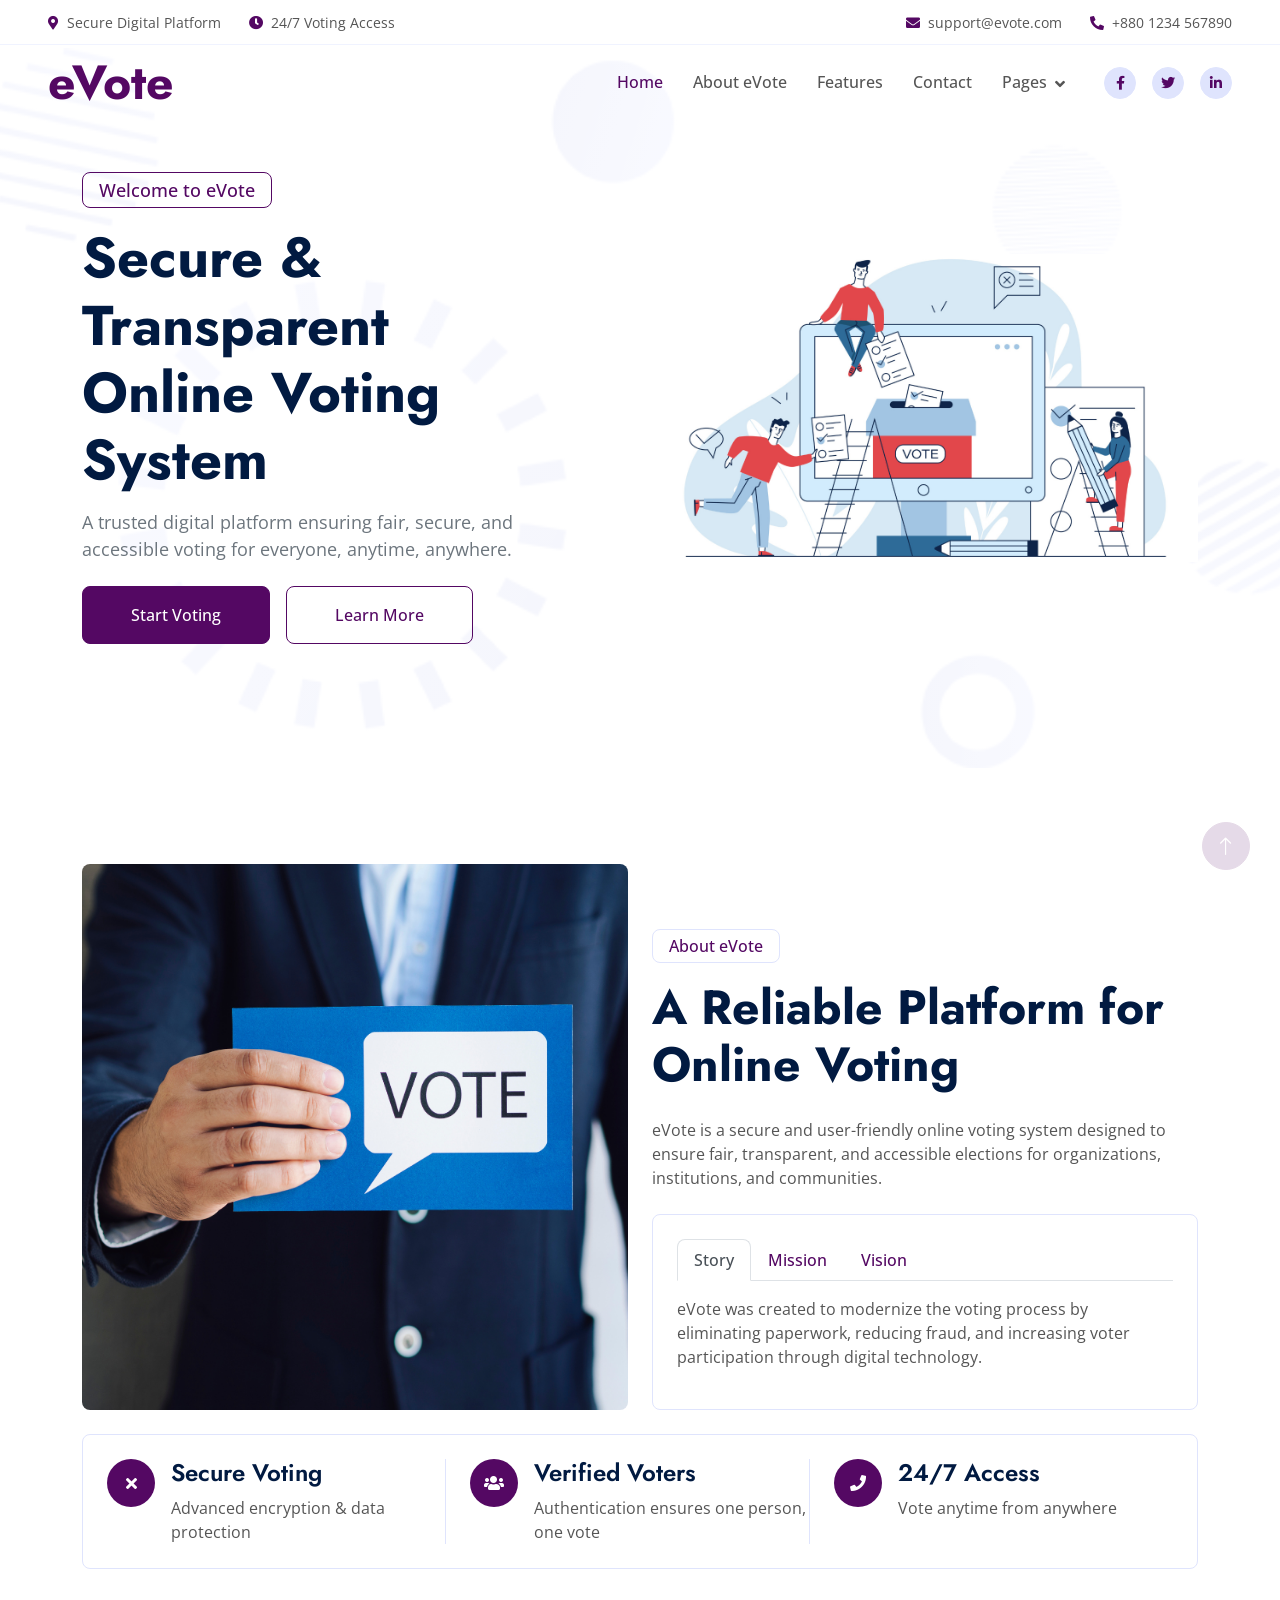
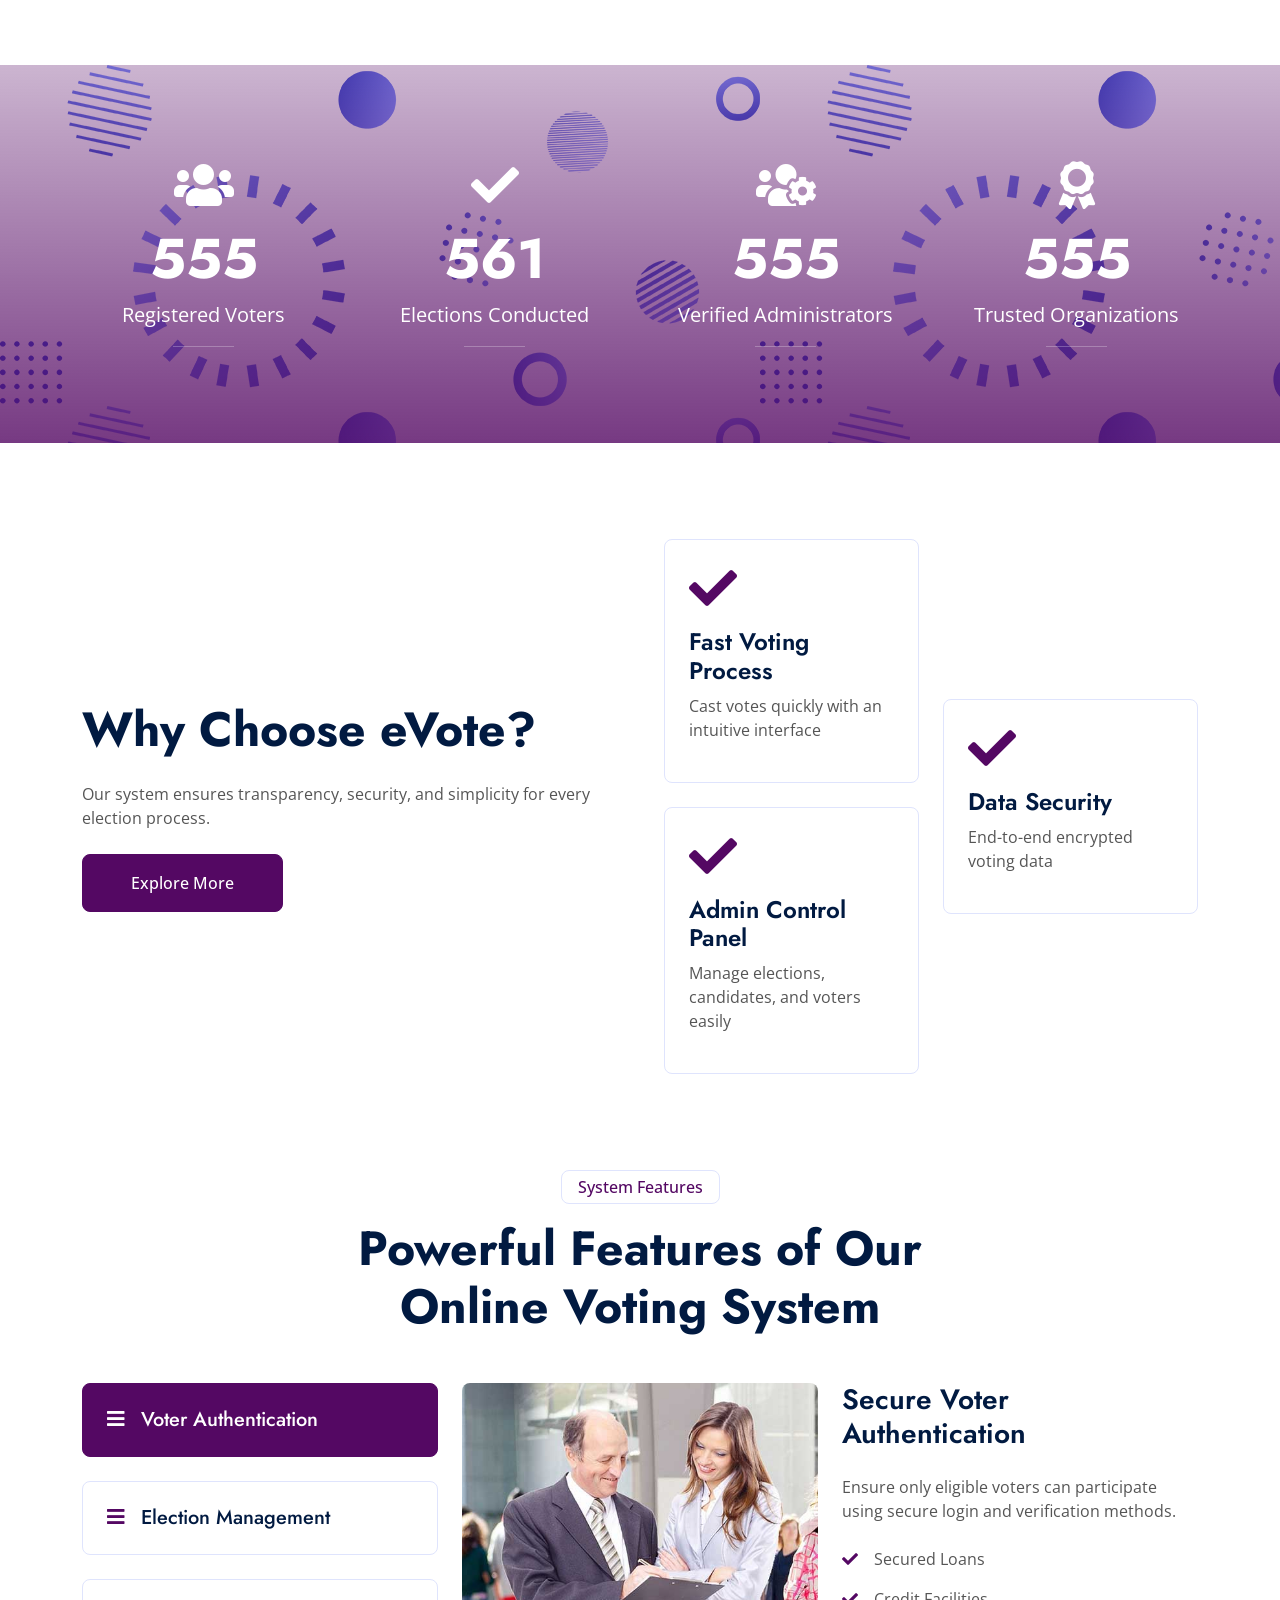
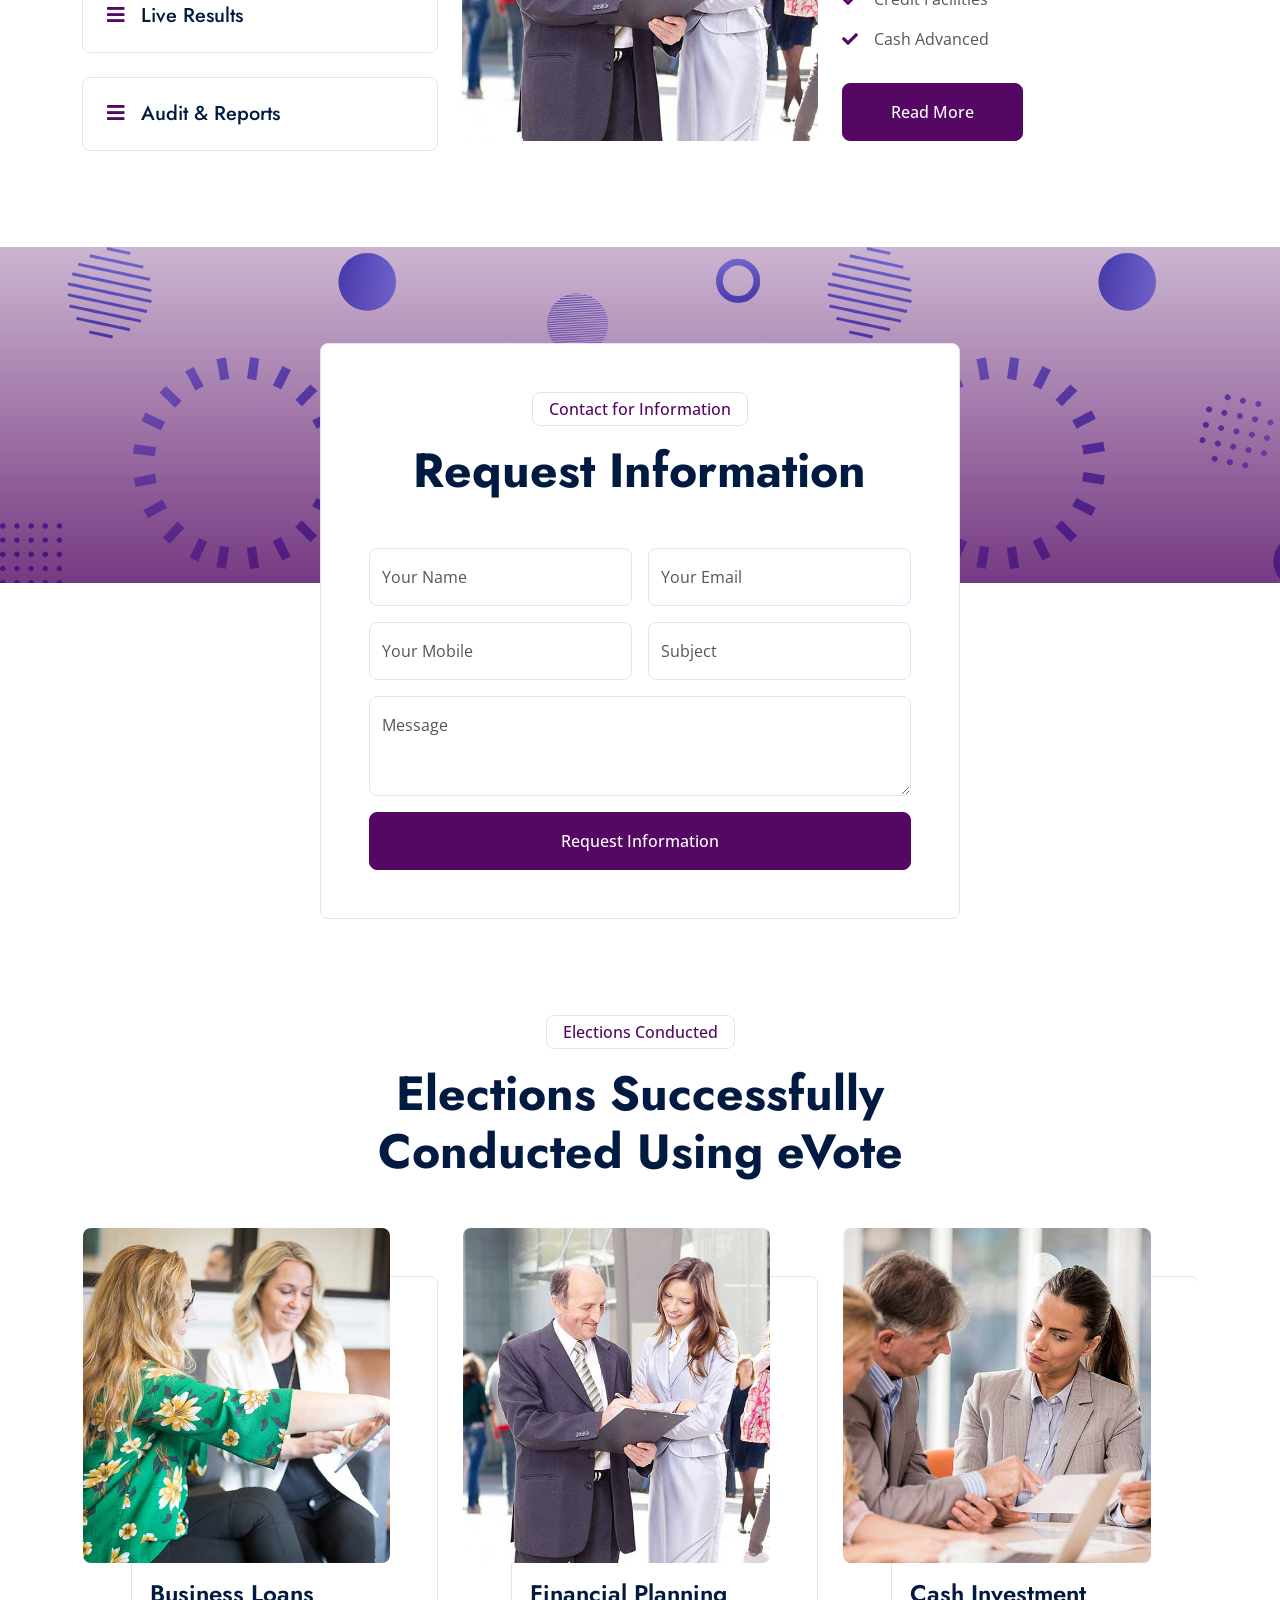
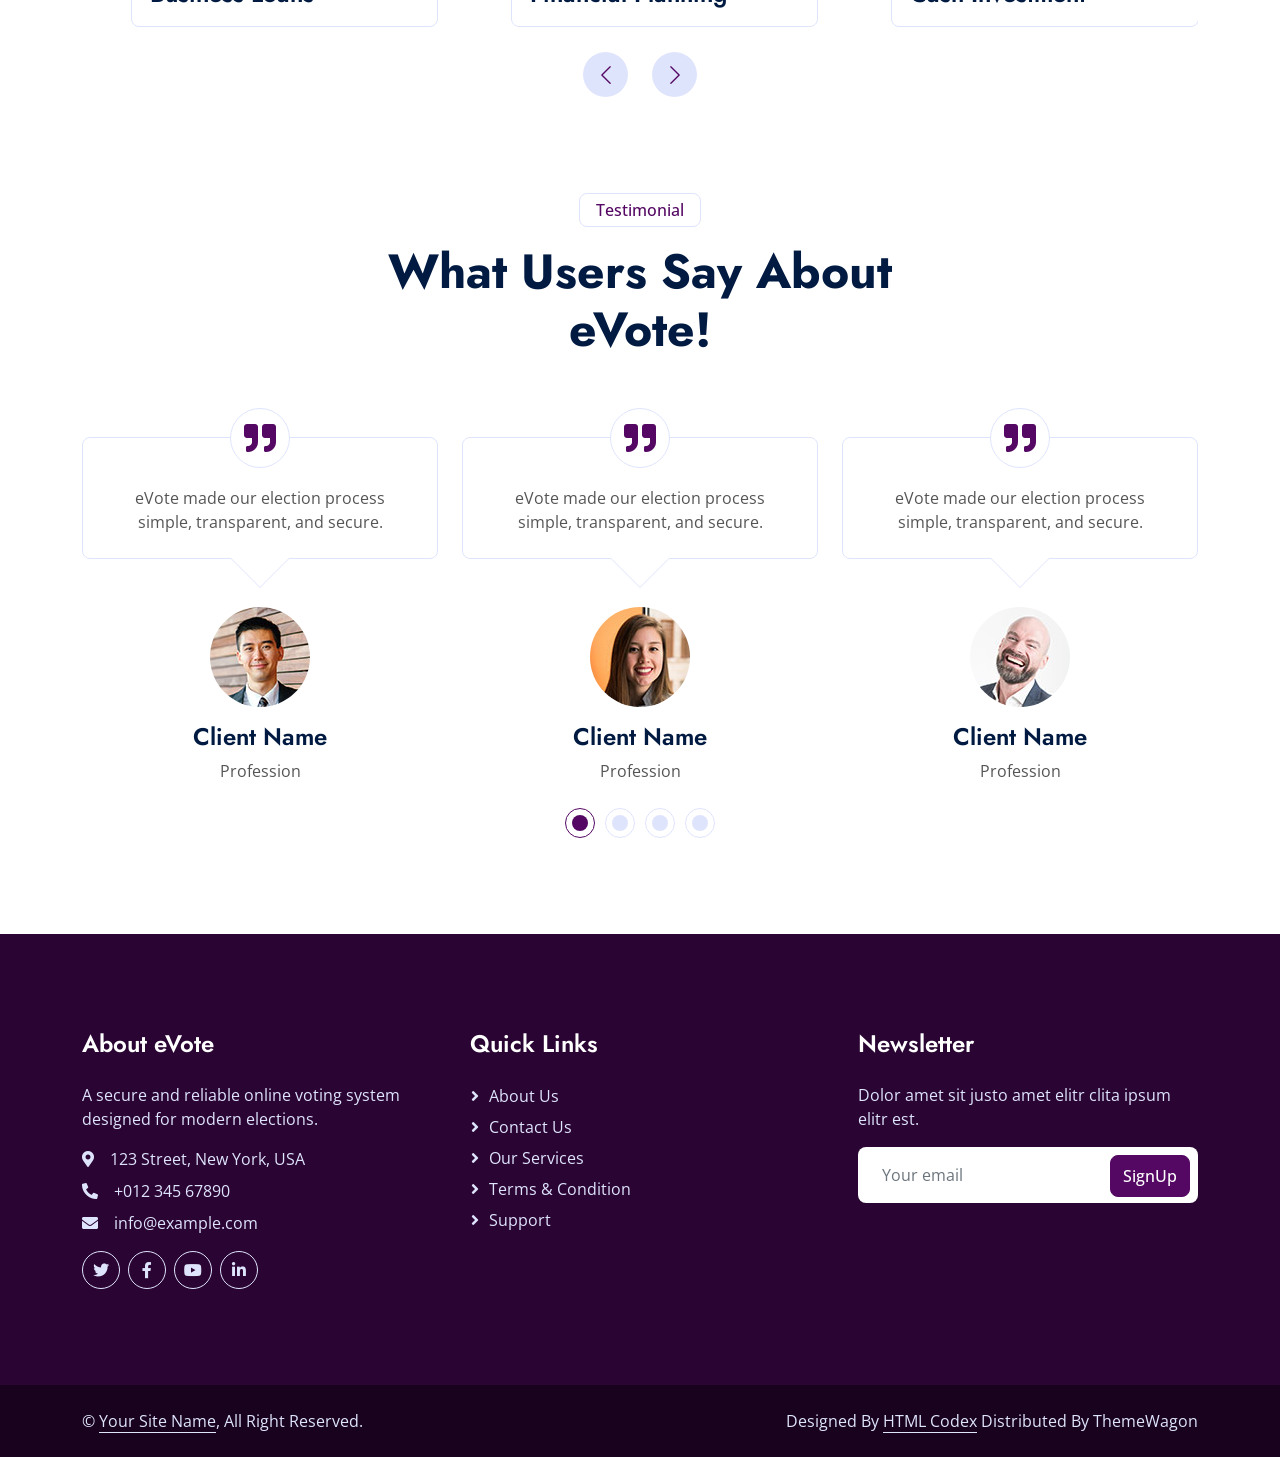
==== commit c8ee17c3: "Why choose eVote, Information and footer update" ====
--- a/index.html
+++ b/index.html
@@ -302,8 +302,6 @@
                                         <i class="fa fa-check fa-3x text-primary mb-3"></i>
                                         <h4>Fast Voting Process</h4>
                                         <p>Cast votes quickly with an intuitive interface</p>
-                                        <a class="fw-semi-bold" href="">Read More <i
-                                                class="fa fa-arrow-right ms-1"></i></a>
                                     </div>
                                 </div>
                                 <div class="col-12 wow fadeIn" data-wow-delay="0.5s">
@@ -311,8 +309,6 @@
                                         <i class="fa fa-check fa-3x text-primary mb-3"></i>
                                         <h4>Admin Control Panel</h4>
                                         <p>Manage elections, candidates, and voters easily</p>
-                                        <a class="fw-semi-bold" href="">Read More <i
-                                                class="fa fa-arrow-right ms-1"></i></a>
                                     </div>
                                 </div>
                             </div>
@@ -322,7 +318,6 @@
                                 <i class="fa fa-check fa-3x text-primary mb-3"></i>
                                 <h4>Data Security</h4>
                                 <p>End-to-end encrypted voting data</p>
-                                <a class="fw-semi-bold" href="">Read More <i class="fa fa-arrow-right ms-1"></i></a>
                             </div>
                         </div>
                     </div>
@@ -458,9 +453,9 @@
                 <div class="col-lg-7">
                     <div class="bg-white border rounded p-4 p-sm-5 wow fadeInUp" data-wow-delay="0.5s">
                         <div class="text-center mx-auto wow fadeInUp" data-wow-delay="0.1s" style="max-width: 600px;">
-                            <p class="d-inline-block border rounded text-primary fw-semi-bold py-1 px-3">Contact for Demo
+                            <p class="d-inline-block border rounded text-primary fw-semi-bold py-1 px-3">Contact for Information
                             </p>
-                            <h1 class="display-5 mb-5">Request a Demo</h1>
+                            <h1 class="display-5 mb-5">Request Information</h1>
                         </div>
                         <div class="row g-3">
                             <div class="col-sm-6">
@@ -495,7 +490,7 @@
                                 </div>
                             </div>
                             <div class="col-12 text-center">
-                                <button class="btn btn-primary w-100 py-3" type="submit">Request Demo</button>
+                                <button class="btn btn-primary w-100 py-3" type="submit">Request Information</button>
                             </div>
                         </div>
                     </div>
@@ -677,7 +672,7 @@
     <div class="container-fluid text-light footer mt-5 py-5 wow fadeIn" data-wow-delay="0.1s">
         <div class="container py-5">
             <div class="row g-5">
-                <div class="col-lg-3 col-md-6">
+                <div class="col-lg-4 col-md-6">
                     <h4 class="text-white mb-4">About eVote</h4>
                     <p>
                         A secure and reliable online voting system designed for modern elections.
@@ -696,15 +691,7 @@
                                 class="fab fa-linkedin-in"></i></a>
                     </div>
                 </div>
-                <div class="col-lg-3 col-md-6">
-                    <h4 class="text-white mb-4">Services</h4>
-                    <a class="btn btn-link" href="">Financial Planning</a>
-                    <a class="btn btn-link" href="">Cash Investment</a>
-                    <a class="btn btn-link" href="">Financial Consultancy</a>
-                    <a class="btn btn-link" href="">Business Loans</a>
-                    <a class="btn btn-link" href="">Business Analysis</a>
-                </div>
-                <div class="col-lg-3 col-md-6">
+                <div class="col-lg-4 col-md-6">
                     <h4 class="text-white mb-4">Quick Links</h4>
                     <a class="btn btn-link" href="">About Us</a>
                     <a class="btn btn-link" href="">Contact Us</a>
@@ -712,7 +699,7 @@
                     <a class="btn btn-link" href="">Terms & Condition</a>
                     <a class="btn btn-link" href="">Support</a>
                 </div>
-                <div class="col-lg-3 col-md-6">
+                <div class="col-lg-4 col-md-6">
                     <h4 class="text-white mb-4">Newsletter</h4>
                     <p>Dolor amet sit justo amet elitr clita ipsum elitr est.</p>
                     <div class="position-relative w-100">
--- a/css/style.css
+++ b/css/style.css
@@ -601,11 +601,12 @@
 
 /*** Footer ***/
 .footer {
-  background: linear-gradient(
+  /* background: linear-gradient(
     to bottom,
     color-mix(in srgb, var(--primary) 90%, black),
-    color-mix(in srgb, var(--primary) 40%, white)
-  );
+    color-mix(in srgb, var(--primary) 90%, black)
+  ); */
+  background: color-mix(in srgb, var(--primary) 50%, black);
 }
 
 .footer .btn.btn-link {
@@ -640,7 +641,7 @@
 
 .copyright {
   color: var(--light);
-  background: color-mix(in srgb, var(--primary) 50%, black);
+  background: color-mix(in srgb, var(--primary) 30%, black);
 }
 
 
